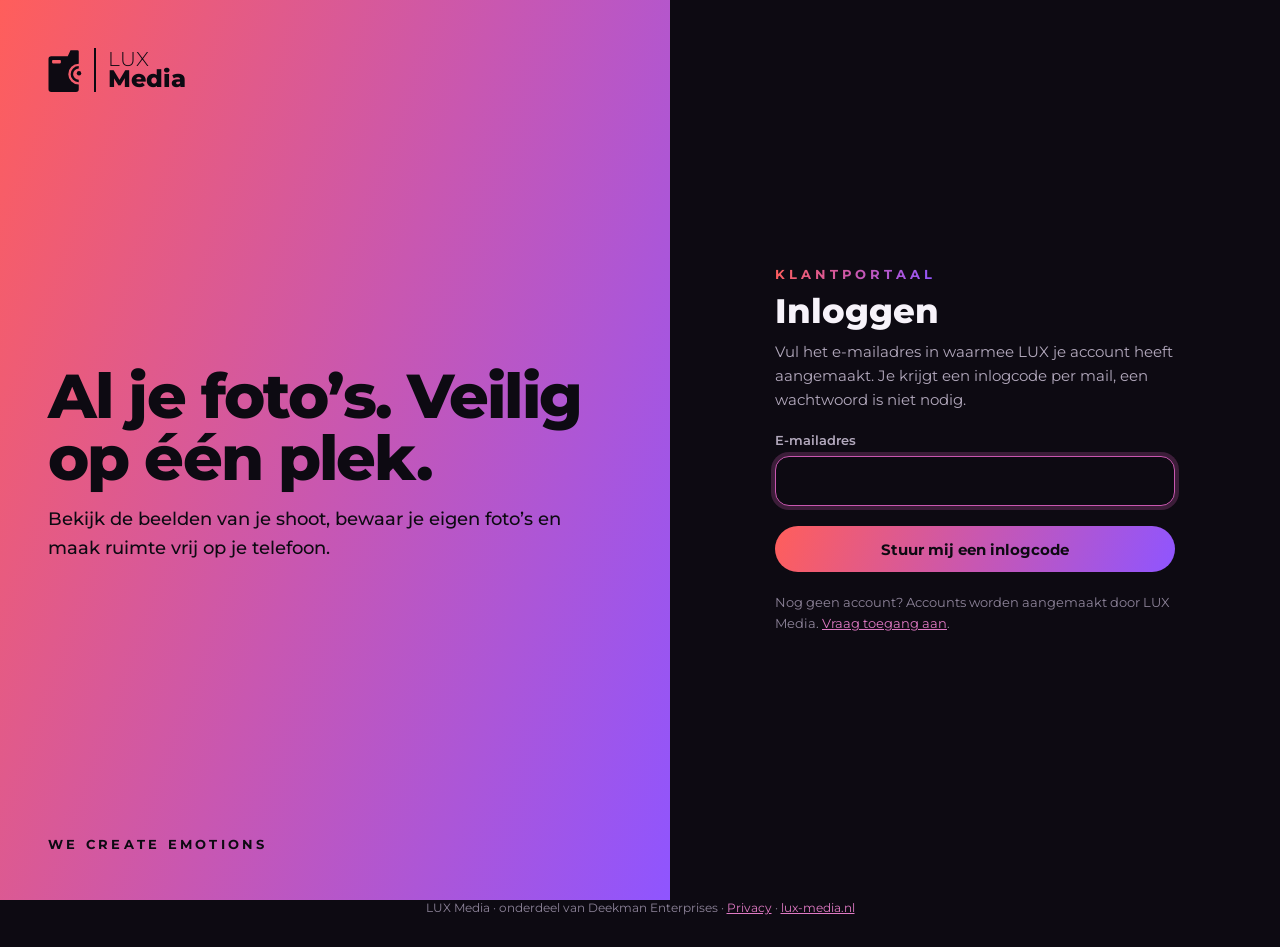
==== index.html @ debb9a60 "Add files via upload" ====
<!doctype html>
<html lang="nl">
<head>
<meta charset="utf-8">
<meta name="viewport" content="width=device-width, initial-scale=1, viewport-fit=cover">
<title>LUX Klantportaal</title>
<meta name="description" content="Het klantportaal van LUX Media: bekijk je shoots en bewaar je eigen foto’s veilig.">
<meta name="robots" content="noindex">
<meta name="theme-color" content="#0D0A12">
<meta name="apple-mobile-web-app-capable" content="yes">
<meta name="apple-mobile-web-app-status-bar-style" content="black-translucent">
<meta name="apple-mobile-web-app-title" content="LUX">
<link rel="manifest" href="manifest.webmanifest">
<link rel="icon" href="favicon.svg" type="image/svg+xml">
<link rel="icon" href="favicon-32.png" sizes="32x32" type="image/png">
<link rel="apple-touch-icon" href="apple-touch-icon.png">
<link rel="preconnect" href="https://fonts.googleapis.com">
<link rel="preconnect" href="https://fonts.gstatic.com" crossorigin>
<link href="https://fonts.googleapis.com/css2?family=Montserrat:wght@300;400;500;600;700;800&display=swap" rel="stylesheet">
<link rel="stylesheet" href="app.css">
</head>
<body>
<div id="app"><div class="laden" role="status" aria-label="Laden"><span></span></div></div>
<noscript><p style="padding:24px">Zet JavaScript aan om het LUX-portaal te gebruiken.</p></noscript>
<footer style="text-align:center;padding:0 16px 32px;color:#8E849A;font-size:12px">LUX Media · onderdeel van Deekman Enterprises · <a href="privacy.html">Privacy</a> · <a href="https://lux-media.nl">lux-media.nl</a></footer>
<script src="config.js"></script>
<script src="app.js"></script>
</body>
</html>
---- app.css ----
/* LUX Klantportaal */
:root{--bg:#0D0A12;--vlak:#17121F;--vlak2:#1B1524;--lijn:#2B2433;--lijn2:#3A3145;--tekst:#F7F3FA;--grijs:#B3A9BD;--grijs2:#8E849A;--roze:#E07AC4;--grad:linear-gradient(110deg,#FF5E5B,#C957B0,#8F55FF)}
*{box-sizing:border-box}
[hidden]{display:none !important}
html,body{margin:0;background:var(--bg);color:var(--tekst);font-family:Montserrat,system-ui,-apple-system,Segoe UI,sans-serif;-webkit-font-smoothing:antialiased}
a{color:var(--roze)}a:hover{color:var(--tekst)}
button,input,select{font:inherit;color:inherit}
.grad{background:var(--grad)}
.grad-text{background:var(--grad);-webkit-background-clip:text;background-clip:text;color:transparent}
.sr{position:absolute;width:1px;height:1px;overflow:hidden;clip:rect(0 0 0 0);white-space:nowrap}
.btn{display:inline-flex;align-items:center;justify-content:center;gap:10px;min-height:46px;padding:0 22px;border-radius:999px;border:0;cursor:pointer;font-weight:700;font-size:15px;text-decoration:none;transition:transform .2s,box-shadow .2s,opacity .2s;white-space:nowrap}
.btn:hover{transform:translateY(-2px)}
.btn:disabled{opacity:.55;cursor:default;transform:none}
.btn-grad{background:var(--grad);color:var(--bg)}.btn-grad:hover{color:var(--bg);box-shadow:0 10px 28px rgba(201,87,176,.4)}
.btn-ghost{background:var(--vlak);color:var(--tekst);border:1.5px solid var(--lijn2)}.btn-ghost:hover{color:var(--tekst);border-color:#C957B0}
.btn-rood{background:transparent;color:#FF8A88;border:1.5px solid #5A2A33}.btn-rood:hover{border-color:#FF8A88;color:#FF8A88}
.btn-klein{min-height:40px;padding:0 16px;font-size:13px}
.icon-btn{width:44px;height:44px;flex:none;border-radius:12px;border:1.5px solid var(--lijn2);background:var(--vlak);color:var(--tekst);display:inline-flex;align-items:center;justify-content:center;cursor:pointer}
.icon-btn:hover{border-color:#C957B0}
.kaart{background:var(--vlak);border:1px solid var(--lijn);border-radius:22px}
.veld{display:flex;flex-direction:column;gap:8px}
.veld label{font-size:13px;font-weight:600;color:var(--grijs)}
.veld input,.veld select{min-height:50px;padding:0 16px;border-radius:14px;border:1.5px solid var(--lijn2);background:var(--bg);color:var(--tekst);font-weight:500;font-size:16px;width:100%}
.veld input:focus,.veld select:focus{outline:none;border-color:#C957B0;box-shadow:0 0 0 4px rgba(201,87,176,.25)}
.melding{margin:0;padding:12px 16px;border-radius:14px;background:#2A1520;color:#FF9C9A;font-size:14px;font-weight:600}
.melding.goed{background:#1C1A2E;color:#C9B8FF}
.balk{height:10px;border-radius:999px;background:var(--lijn);overflow:hidden}
.balk>span{display:block;height:100%;border-radius:999px;background:var(--grad);transition:width .3s}
.in{animation:up .45s cubic-bezier(.2,.8,.2,1) both}
@keyframes up{from{opacity:0;transform:translateY(14px)}to{opacity:1;transform:none}}
@keyframes draai{to{transform:rotate(360deg)}}
.laden{display:flex;justify-content:center;padding:80px 0}
.laden span{width:40px;height:40px;border-radius:50%;border:4px solid var(--lijn);border-top-color:#C957B0;animation:draai .8s linear infinite}
@media (prefers-reduced-motion:reduce){*{animation-duration:.01s !important;transition:none !important}}

/* login */
.login{min-height:100vh;display:flex;flex-wrap:wrap}
.login-links{flex:1 1 480px;min-height:300px;padding:48px;display:flex;flex-direction:column;justify-content:space-between;gap:32px;color:var(--bg)}
.login-links h1{margin:0;font-weight:800;font-size:clamp(36px,5vw,62px);line-height:1;letter-spacing:-.03em;max-width:540px}
.login-links p{margin:0;font-size:18px;line-height:1.6;font-weight:500;max-width:520px}
.login-rechts{flex:1 1 420px;display:flex;align-items:center;justify-content:center;padding:48px 24px}
.login-form{width:100%;max-width:400px;display:flex;flex-direction:column;gap:20px}
.codes{display:flex;gap:8px}
.codes input{width:100%;max-width:54px;height:60px;border-radius:14px;border:1.5px solid var(--lijn2);background:var(--bg);color:var(--tekst);text-align:center;font-weight:800;font-size:24px;padding:0}
.codes input:focus{outline:none;border-color:#C957B0;box-shadow:0 0 0 4px rgba(201,87,176,.25)}
.logo{display:flex;align-items:center;gap:12px;text-decoration:none;color:inherit;background:none;border:0;padding:0;cursor:pointer}
.logo b{font-weight:800}.logo i{font-style:normal;font-weight:300}

/* kop */
.kop{border-bottom:1px solid var(--lijn);position:sticky;top:0;background:rgba(13,10,18,.92);backdrop-filter:blur(10px);z-index:5}
.kop-in{max-width:1320px;margin:0 auto;padding:14px 24px;display:flex;flex-wrap:wrap;align-items:center;justify-content:space-between;gap:12px}
.kop-rechts{display:flex;align-items:center;gap:10px;flex-wrap:wrap}
.wie{display:flex;align-items:center;gap:10px;padding:5px 14px 5px 5px;border-radius:999px;background:var(--vlak);border:1px solid var(--lijn);font-size:14px;font-weight:600}
.rondje{width:34px;height:34px;border-radius:50%;display:flex;align-items:center;justify-content:center;color:var(--bg);font-weight:800;font-size:14px;flex:none}
main{max-width:1320px;margin:0 auto;padding:36px 24px 120px;display:flex;flex-direction:column;gap:40px}
h1.titel{margin:0;font-weight:800;font-size:clamp(30px,4vw,48px);letter-spacing:-.02em}
h2.sectie{margin:0;font-weight:800;font-size:24px}
.sub{margin:0;color:var(--grijs);font-size:16px;line-height:1.6}
.rij{display:flex;flex-wrap:wrap;justify-content:space-between;align-items:flex-end;gap:16px}
.knoppen{display:flex;flex-wrap:wrap;gap:10px}

/* albums */
.albums{display:grid;grid-template-columns:repeat(auto-fill,minmax(240px,1fr));gap:22px}
.album{text-align:left;padding:0;border:0;background:none;color:var(--tekst);cursor:pointer;display:flex;flex-direction:column;gap:12px}
.album .cover{position:relative;aspect-ratio:4/3;border-radius:20px;overflow:hidden;background:var(--vlak);display:flex;align-items:center;justify-content:center}
.album .cover img{position:absolute;inset:0;width:100%;height:100%;object-fit:cover;transition:transform .6s cubic-bezier(.2,.8,.2,1)}
.album:hover .cover img{transform:scale(1.06)}
.album:focus-visible .cover{outline:3px solid #C957B0;outline-offset:3px}
.album .naam{font-weight:800;font-size:17px}
.album .info{color:var(--grijs);font-size:14px}
.album.nieuw-album .cover{border:2px dashed var(--lijn2);background:transparent}
.badge{position:absolute;left:12px;top:12px;padding:6px 12px;border-radius:999px;font-size:11px;font-weight:800;letter-spacing:.12em;color:var(--bg);z-index:1}
.badge.grijs{background:#2B2433;color:var(--tekst)}
.leeg{padding:36px;border:2px dashed var(--lijn2);border-radius:22px;color:var(--grijs);text-align:center;line-height:1.6}

/* foto's */
.fotos{display:grid;grid-template-columns:repeat(auto-fill,minmax(170px,1fr));gap:12px}
.foto{position:relative;aspect-ratio:1/1;border-radius:14px;overflow:hidden;border:0;padding:0;cursor:zoom-in;background:var(--vlak);display:flex;align-items:center;justify-content:center;color:var(--grijs)}
.foto img{position:absolute;inset:0;width:100%;height:100%;object-fit:cover;transition:transform .5s}
.foto:hover img{transform:scale(1.07)}
.foto:focus-visible{outline:3px solid #C957B0;outline-offset:2px}
.foto .speel{position:absolute;right:8px;bottom:8px;width:30px;height:30px;border-radius:50%;background:rgba(13,10,18,.75);display:flex;align-items:center;justify-content:center}

/* overlay */
.overlay{position:fixed;inset:0;background:rgba(13,10,18,.9);backdrop-filter:blur(8px);display:flex;align-items:center;justify-content:center;padding:20px;z-index:30}
.modal{width:100%;max-width:560px;max-height:calc(100vh - 40px);overflow:auto;padding:30px;display:flex;flex-direction:column;gap:20px;position:relative}
.modal h2{margin:0;font-weight:800;font-size:24px;padding-right:50px}
.sluit{position:absolute;top:18px;right:18px}
.lichtbak{flex-direction:column;gap:14px}
.lichtbak .beeld{max-width:min(1100px,100%);max-height:calc(100vh - 170px);border-radius:16px;object-fit:contain;background:#000}
.lichtbak .balkje{display:flex;flex-wrap:wrap;gap:10px;align-items:center;justify-content:center;color:var(--grijs);font-size:14px}
.lichtbak .pijl{position:absolute;top:50%;transform:translateY(-50%)}
.drop{border:2px dashed var(--lijn2);border-radius:20px;background:var(--bg);color:var(--tekst);padding:36px 20px;display:flex;flex-direction:column;align-items:center;gap:12px;cursor:pointer;font-weight:600;font-size:16px;text-align:center;width:100%}
.drop.over{border-color:#C957B0;background:#1B1524}
.drop small{color:var(--grijs2);font-size:13px;font-weight:500}
.uplijst{display:flex;flex-direction:column;gap:12px;max-height:46vh;overflow:auto}
.upitem{display:flex;align-items:center;gap:12px}
.upitem .mini{width:44px;height:44px;border-radius:10px;object-fit:cover;background:var(--vlak2);flex:none}
.upitem .wat{flex:1;min-width:0;display:flex;flex-direction:column;gap:6px}
.upitem .wat span{font-size:13px;font-weight:600;overflow:hidden;text-overflow:ellipsis;white-space:nowrap}
.vink{width:64px;height:64px;border-radius:50%;display:flex;align-items:center;justify-content:center}

/* beheer */
.stats{display:grid;grid-template-columns:repeat(auto-fit,minmax(200px,1fr));gap:14px}
.stats .kaart{padding:20px;display:flex;flex-direction:column;gap:4px}
.stats span{color:var(--grijs);font-size:13px;font-weight:600}.stats b{font-size:30px;font-weight:800}
.tabel{overflow-x:auto}
table{width:100%;border-collapse:collapse;min-width:820px}
th{text-align:left;font-size:12px;letter-spacing:.12em;text-transform:uppercase;color:var(--grijs);font-weight:700;padding:14px 16px;border-bottom:1px solid var(--lijn)}
td{padding:14px 16px;border-bottom:1px solid #221C2A;font-size:15px;vertical-align:middle}
tr:last-child td{border-bottom:0}
.pil{display:inline-block;padding:5px 12px;border-radius:999px;font-size:12px;font-weight:700}
.pil.actief{background:#C9B8FF;color:var(--bg)}.pil.vol{background:#FF8A88;color:var(--bg)}.pil.uitgenodigd{background:#2B2433;color:var(--tekst)}.pil.gepauzeerd{background:#3A2A2E;color:#FFB3B1}
.terug{align-self:flex-start;display:inline-flex;align-items:center;gap:8px;background:none;border:0;color:var(--grijs);cursor:pointer;font-weight:600;font-size:14px;padding:8px 0;min-height:44px}
.terug:hover{color:var(--tekst)}
.toast{position:fixed;left:50%;bottom:24px;transform:translateX(-50%);background:var(--vlak);border:1px solid var(--lijn2);padding:14px 20px;border-radius:14px;font-weight:600;font-size:14px;z-index:40;box-shadow:0 12px 30px rgba(0,0,0,.4)}
.fab{display:none}
@media (max-width:640px){
  .login-links{padding:32px 24px;min-height:0}
  .kop-in{padding:12px 16px}
  main{padding:24px 16px 120px;gap:32px}
  .wie span.naam{display:none}
  .kop .btn-upload{display:none}
  .fab{display:inline-flex;position:fixed;left:16px;right:16px;bottom:18px;z-index:10;min-height:58px;font-size:17px;box-shadow:0 12px 30px rgba(0,0,0,.5)}
  .albums{grid-template-columns:repeat(2,minmax(0,1fr));gap:14px}
  .album .naam{font-size:15px}
  .fotos{grid-template-columns:repeat(3,minmax(0,1fr));gap:4px}
  .foto{border-radius:6px}
  .modal{padding:24px 20px}
  .lichtbak .pijl{top:auto;bottom:20px;transform:none}
}
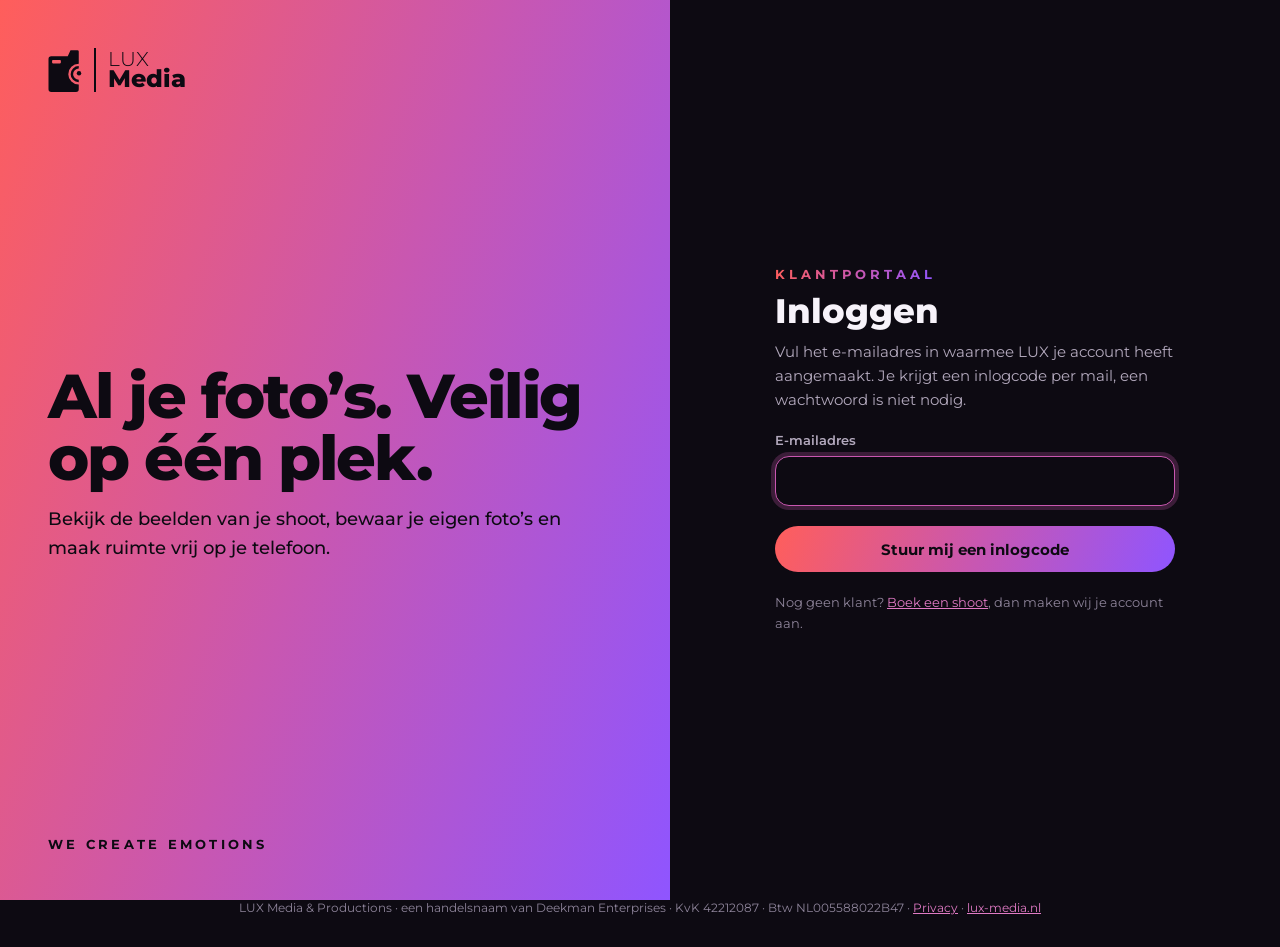
==== commit fb5a257a: "Add files via upload" ====
--- a/index.html
+++ b/index.html
@@ -4,7 +4,7 @@
 <meta charset="utf-8">
 <meta name="viewport" content="width=device-width, initial-scale=1, viewport-fit=cover">
 <title>LUX Klantportaal</title>
-<meta name="description" content="Het klantportaal van LUX Media: bekijk je shoots en bewaar je eigen foto’s veilig.">
+<meta name="description" content="Het klantportaal van LUX Media &amp; Productions: bekijk je shoots en bewaar je eigen foto’s veilig.">
 <meta name="robots" content="noindex">
 <meta name="theme-color" content="#0D0A12">
 <meta name="apple-mobile-web-app-capable" content="yes">
@@ -14,6 +14,7 @@
 <link rel="icon" href="favicon.svg" type="image/svg+xml">
 <link rel="icon" href="favicon-32.png" sizes="32x32" type="image/png">
 <link rel="apple-touch-icon" href="apple-touch-icon.png">
+<link rel="icon" href="icon-192.png" sizes="192x192" type="image/png">
 <link rel="preconnect" href="https://fonts.googleapis.com">
 <link rel="preconnect" href="https://fonts.gstatic.com" crossorigin>
 <link href="https://fonts.googleapis.com/css2?family=Montserrat:wght@300;400;500;600;700;800&display=swap" rel="stylesheet">
@@ -22,8 +23,9 @@
 <body>
 <div id="app"><div class="laden" role="status" aria-label="Laden"><span></span></div></div>
 <noscript><p style="padding:24px">Zet JavaScript aan om het LUX-portaal te gebruiken.</p></noscript>
-<footer style="text-align:center;padding:0 16px 32px;color:#8E849A;font-size:12px">LUX Media · onderdeel van Deekman Enterprises · <a href="privacy.html">Privacy</a> · <a href="https://lux-media.nl">lux-media.nl</a></footer>
+<footer style="text-align:center;padding:0 16px 32px;color:#8E849A;font-size:12px">LUX Media &amp; Productions · een handelsnaam van Deekman Enterprises · KvK&nbsp;42212087 · Btw&nbsp;NL005588022B47 · <a href="privacy.html">Privacy</a> · <a href="https://lux-media.nl">lux-media.nl</a><span></span><a href="#" id="inst-link" data-installeer hidden onclick="event.preventDefault()">App installeren</a></footer>
 <script src="config.js"></script>
 <script src="app.js"></script>
+<script src="installeer.js"></script>
 </body>
 </html>
--- a/app.css
+++ b/app.css
@@ -129,3 +129,229 @@
   .modal{padding:24px 20px}
   .lichtbak .pijl{top:auto;bottom:20px;transform:none}
 }
+/* ---------- als app op de telefoon ---------- */
+.kop{padding-top:env(safe-area-inset-top)}
+body{padding-bottom:env(safe-area-inset-bottom)}
+@media (display-mode: standalone){.login-links{padding-top:calc(48px + env(safe-area-inset-top))}}
+.inst{position:fixed;left:12px;right:12px;bottom:calc(12px + env(safe-area-inset-bottom));z-index:30;max-width:520px;margin:0 auto;background:var(--vlak);border:1px solid var(--lijn2);border-radius:20px;padding:14px;display:flex;align-items:center;gap:12px;box-shadow:0 18px 40px rgba(0,0,0,.5);animation:instIn .35s ease-out}
+@keyframes instIn{from{transform:translateY(24px);opacity:0}to{transform:none;opacity:1}}
+.inst img{width:48px;height:48px;border-radius:12px;flex:none}
+.inst-tekst{flex:1;min-width:0}
+.inst-tekst strong{display:block;font-size:15px}
+.inst-tekst span{display:block;color:var(--grijs);font-size:13px;line-height:1.45;margin-top:2px}
+.inst .btn{min-height:44px;padding:0 16px;font-size:14px;flex:none}
+.inst .icon-btn{width:36px;height:36px;border:0;background:transparent;color:var(--grijs2)}
+.inst-stappen{margin:8px 0 0;padding:0;list-style:none;display:grid;gap:6px;color:var(--grijs);font-size:13px}
+.inst-stappen li{display:flex;align-items:center;gap:8px}
+.inst-stappen b{color:var(--tekst)}
+.inst-stappen svg{flex:none}
+.inst-knop{display:inline-flex;align-items:center;gap:8px}
+@media (prefers-reduced-motion: reduce){.inst{animation:none}}
+/* ---------- shoot boeken ---------- */
+.veld textarea{min-height:120px;padding:14px 16px;border-radius:14px;border:1.5px solid var(--lijn2);background:var(--bg);color:var(--tekst);font:inherit;font-weight:500;font-size:16px;width:100%;resize:vertical;line-height:1.5}
+.veld textarea:focus{outline:none;border-color:#C957B0;box-shadow:0 0 0 4px rgba(201,87,176,.25)}
+.veld .label{font-size:13px;font-weight:600;color:var(--grijs)}
+.boek{max-width:980px}
+.boek-kop{display:flex;flex-direction:column;gap:12px;max-width:720px}
+.eyebrow{font-weight:700;font-size:13px;letter-spacing:.3em;align-self:flex-start}
+.boek-form{display:flex;flex-direction:column;gap:20px}
+.stap{padding:28px;display:flex;flex-direction:column;gap:20px}
+.stap-kop{display:flex;gap:16px;align-items:flex-start}
+.stap-kop h2{margin:0;font-weight:800;font-size:22px}
+.stap-kop p{margin:4px 0 0;color:var(--grijs);font-size:15px;line-height:1.5}
+.nr{width:38px;height:38px;border-radius:50%;flex:none;display:flex;align-items:center;justify-content:center;color:var(--bg);font-weight:800}
+.keuzes{display:grid;grid-template-columns:repeat(auto-fill,minmax(160px,1fr));gap:12px}
+.keuze{position:relative;cursor:pointer}
+.keuze input{position:absolute;opacity:0;inset:0;margin:0;cursor:pointer}
+.keuze-in{display:flex;flex-direction:column;gap:6px;height:100%;padding:18px;border-radius:18px;border:1.5px solid var(--lijn2);background:var(--bg);transition:border-color .2s,background .2s,transform .2s}
+.keuze-in b{font-size:15px}.keuze-in small{color:var(--grijs);font-size:13px;line-height:1.4}
+.keuze-icoon{width:46px;height:46px;border-radius:14px;background:var(--vlak2);display:flex;align-items:center;justify-content:center;color:var(--roze);margin-bottom:6px;transition:background .2s,color .2s}
+.keuze:hover .keuze-in{border-color:#6A4F7E;transform:translateY(-2px)}
+.keuze input:checked+.keuze-in{border-color:#C957B0;background:#1B1524;box-shadow:0 0 0 1px #C957B0 inset}
+.keuze input:checked+.keuze-in .keuze-icoon{background:var(--grad);color:var(--bg)}
+.keuze input:focus-visible+.keuze-in{outline:3px solid #C957B0;outline-offset:2px}
+.wanneer{display:flex;flex-wrap:wrap;gap:24px;align-items:flex-start}
+.kalender{flex:1 1 320px;max-width:420px}
+.wanneer-rechts{flex:1 1 260px;display:flex;flex-direction:column;gap:18px}
+.kal-kop{display:flex;align-items:center;justify-content:space-between;margin-bottom:10px}
+.kal-kop b{font-size:16px}
+.kal-kop .icon-btn:disabled{opacity:.35;cursor:default}
+.kal-grid{display:grid;grid-template-columns:repeat(7,1fr);gap:4px}
+.kal-dag{text-align:center;font-size:12px;font-weight:700;color:var(--grijs2);text-transform:uppercase;padding:6px 0}
+.kal-d{aspect-ratio:1;min-height:40px;border-radius:12px;border:0;background:transparent;color:var(--tekst);font-weight:600;font-size:15px;cursor:pointer;transition:background .15s}
+.kal-d:hover:not(:disabled){background:var(--vlak2)}
+.kal-d:disabled{color:#4A4152;cursor:default}
+.kal-d.vol{text-decoration:line-through;color:#7A5560}
+.kal-d.vandaag{box-shadow:inset 0 0 0 1.5px var(--lijn2)}
+.kal-d.gekozen-d{background:var(--grad);color:var(--bg);font-weight:800}
+.kal-d:focus-visible{outline:3px solid #C957B0;outline-offset:1px}
+.kal-legenda{display:flex;gap:16px;margin-top:10px;color:var(--grijs);font-size:12px}
+.kal-legenda span{display:flex;align-items:center;gap:6px}
+.bol{width:10px;height:10px;border-radius:50%;display:inline-block}.bol.vol{background:#7A5560}
+.gekozen{padding:16px 18px;border-radius:16px;background:var(--bg);border:1.5px dashed var(--lijn2);color:var(--grijs);display:flex;flex-direction:column;gap:4px;font-size:15px}
+.gekozen b{color:var(--tekst);font-size:17px}
+.vink-rij{display:flex;gap:12px;align-items:center;font-size:15px;min-height:44px;cursor:pointer}
+.vink-rij input{width:20px;height:20px;accent-color:#C957B0;flex:none}
+.chips{display:flex;flex-wrap:wrap;gap:8px}
+.chip{position:relative;cursor:pointer}
+.chip input{position:absolute;opacity:0;inset:0;margin:0}
+.chip span{display:inline-flex;align-items:center;min-height:40px;padding:0 16px;border-radius:999px;border:1.5px solid var(--lijn2);font-size:14px;font-weight:600;background:var(--bg)}
+.chip input:checked+span{background:var(--grad);color:var(--bg);border-color:transparent}
+.chip input:focus-visible+span{outline:3px solid #C957B0;outline-offset:2px}
+.velden2{display:grid;grid-template-columns:repeat(auto-fit,minmax(220px,1fr));gap:16px}
+.potje{position:absolute;left:-9999px;width:1px;height:1px;overflow:hidden}
+.boek-onder{display:flex;flex-wrap:wrap;align-items:center;gap:16px}
+.btn-groot{min-height:58px;padding:0 34px;font-size:17px}
+.bedankt{padding:48px 28px;display:flex;flex-direction:column;align-items:center;text-align:center;gap:16px;max-width:620px;margin:20px auto}
+.bedankt .vink{animation:pop .5s cubic-bezier(.2,1.4,.4,1) both}
+@keyframes pop{from{transform:scale(.4);opacity:0}to{transform:none;opacity:1}}
+/* volgen */
+.volg-grid{display:grid;grid-template-columns:repeat(auto-fit,minmax(300px,1fr));gap:20px;align-items:start}
+.tijdlijn{list-style:none;margin:0;padding:0;display:flex;flex-direction:column}
+.tijdlijn li{display:flex;gap:16px;position:relative;padding-bottom:26px;color:var(--grijs2)}
+.tijdlijn li:last-child{padding-bottom:0}
+.tijdlijn li::before{content:"";position:absolute;left:13px;top:30px;bottom:2px;width:2px;background:var(--lijn)}
+.tijdlijn li:last-child::before{display:none}
+.tijdlijn li.klaar::before{background:#C957B0}
+.tijdlijn .punt{width:28px;height:28px;border-radius:50%;flex:none;border:2px solid var(--lijn2);background:var(--bg);display:flex;align-items:center;justify-content:center}
+.tijdlijn li.klaar .punt{background:var(--grad);border:0}
+.tijdlijn li.nu .punt{border-color:#C957B0;box-shadow:0 0 0 5px rgba(201,87,176,.2);background:#C957B0}
+.tijdlijn b{font-size:16px;line-height:28px}
+.tijdlijn li.klaar b,.tijdlijn li.nu b{color:var(--tekst)}
+.tijdlijn p{margin:4px 0 0;color:var(--grijs);font-size:14px;line-height:1.5}
+.volg-info{padding:26px;display:flex;flex-direction:column;gap:18px}
+.volg-info dl,.av-dl{margin:0;display:grid;grid-template-columns:auto 1fr;gap:10px 18px;font-size:15px}
+.volg-info dt,.av-dl dt{color:var(--grijs);font-size:13px;font-weight:600;padding-top:2px}
+.volg-info dd,.av-dl dd{margin:0}
+.soort-pillen{display:flex;flex-wrap:wrap;gap:6px}
+.soort-pillen span{display:inline-flex;align-items:center;gap:6px;padding:5px 11px;border-radius:999px;background:var(--vlak2);border:1px solid var(--lijn2);font-size:13px;font-weight:600}
+.soort-pillen svg{color:var(--roze)}
+.bericht{margin:0;padding:14px 16px;border-left:3px solid #C957B0;background:var(--bg);border-radius:10px;font-size:15px;line-height:1.6;color:var(--tekst)}
+.portaal-tip{display:flex;flex-direction:column;gap:8px;padding:18px;border-radius:16px;background:linear-gradient(135deg,rgba(255,94,91,.14),rgba(143,85,255,.14));border:1px solid #3A3145}
+.portaal-tip span{color:var(--grijs);font-size:14px;line-height:1.5}.portaal-tip .btn{align-self:flex-start;margin-top:4px}
+.voorstel{padding:28px;display:flex;flex-direction:column;gap:14px;border-color:#C957B0}
+.voorstel h2{margin:0;font-size:20px;font-weight:800}
+.groot-datum{margin:0;font-size:clamp(24px,3.4vw,34px);font-weight:800;align-self:flex-start}
+/* beheer aanvragen */
+.tabs{display:flex;gap:6px;border-bottom:1px solid var(--lijn);margin-bottom:-8px}
+.tabs a{padding:12px 18px;color:var(--grijs);text-decoration:none;font-weight:700;font-size:15px;border-bottom:2px solid transparent;margin-bottom:-1px;display:inline-flex;align-items:center;gap:8px;min-height:44px}
+.tabs a:hover{color:var(--tekst)}
+.tabs a.actief{color:var(--tekst);border-bottom-color:#C957B0}
+.teller{min-width:22px;height:22px;padding:0 6px;border-radius:999px;color:var(--bg);font-size:12px;font-weight:800;display:inline-flex;align-items:center;justify-content:center}
+.chip-knop{min-height:40px;padding:0 16px;border-radius:999px;border:1.5px solid var(--lijn2);background:var(--vlak);color:var(--tekst);font-weight:600;font-size:14px;cursor:pointer}
+.chip-knop span{color:var(--grijs2);margin-left:4px}
+.chip-knop.actief{background:var(--tekst);color:var(--bg);border-color:var(--tekst)}.chip-knop.actief span{color:#6A6070}
+.aanvragen{display:grid;grid-template-columns:repeat(auto-fill,minmax(300px,1fr));gap:16px}
+.aanvraag{padding:20px;text-align:left;color:var(--tekst);cursor:pointer;display:flex;flex-direction:column;gap:12px;transition:border-color .2s,transform .2s;font:inherit}
+.aanvraag:hover{border-color:#C957B0;transform:translateY(-2px)}
+.aanvraag:focus-visible{outline:3px solid #C957B0;outline-offset:2px}
+.aanvraag-boven{display:flex;justify-content:space-between;align-items:center;gap:10px}
+.wanneer-k{color:var(--grijs2);font-size:13px}
+.aanvraag-naam{font-size:18px;font-weight:800}
+.aanvraag-info{display:flex;flex-direction:column;gap:4px;color:var(--grijs);font-size:14px}
+.pil.st-aangevraagd{background:var(--grad);color:var(--bg)}
+.pil.st-voorstel{background:#3A2F4A;color:#E3D6FF}
+.pil.st-bevestigd{background:#C9B8FF;color:var(--bg)}
+.pil.st-geschoten,.pil.st-bewerking{background:#2B2433;color:var(--tekst)}
+.pil.st-klaar{background:#B8F0D2;color:var(--bg)}
+.pil.st-afgewezen{background:#3A2A2E;color:#FFB3B1}
+@media (max-width:640px){
+  .stap{padding:22px 18px}
+  .keuzes{grid-template-columns:repeat(2,minmax(0,1fr))}
+  .boek-onder .btn{width:100%}
+  .kal-d{min-height:38px;font-size:14px}
+  .tabs a{padding:12px 12px}
+}
+.modal .pil{align-self:flex-start}
+/* ---------- ronde 1: favorieten, gebruik, chat, delen, formaten, reviews ---------- */
+.foto-w{position:relative}
+.foto-w .foto{width:100%}
+.hart{position:absolute;right:6px;top:6px;width:38px;height:38px;border-radius:50%;border:0;background:rgba(13,10,18,.6);backdrop-filter:blur(6px);color:#F7F3FA;display:flex;align-items:center;justify-content:center;cursor:pointer;transition:transform .2s,background .2s;z-index:1}
+.hart:hover{transform:scale(1.1)}
+.hart.aan{background:var(--grad);color:var(--bg);animation:hartPop .35s cubic-bezier(.2,1.6,.4,1)}
+.hart.stil{width:30px;height:30px;cursor:default;pointer-events:none}
+.hart:focus-visible{outline:3px solid #C957B0;outline-offset:2px}
+@keyframes hartPop{from{transform:scale(.6)}to{transform:scale(1)}}
+.fb-stip{position:absolute;left:8px;bottom:8px;width:28px;height:28px;border-radius:50%;background:rgba(13,10,18,.75);display:flex;align-items:center;justify-content:center;color:#E07AC4}
+.infobalk{display:grid;grid-template-columns:repeat(auto-fit,minmax(300px,1fr));gap:14px}
+.gebruik-blok,.kies-blok{display:flex;gap:14px;align-items:flex-start;padding:18px 20px;border-radius:20px;background:var(--vlak);border:1px solid var(--lijn)}
+.kies-blok{flex-wrap:wrap;align-items:center;justify-content:space-between}
+.gebruik-blok>div,.kies-blok>div{display:flex;flex-direction:column;gap:4px;min-width:0;flex:1 1 220px}
+.gebruik-blok b,.kies-blok b{font-size:15px;display:inline-flex;align-items:center;gap:6px}
+.kies-blok b svg{color:#FF5E5B}
+.gebruik-blok span{font-size:15px;color:var(--tekst)}
+.gebruik-blok small,.kies-blok small{color:var(--grijs);font-size:13px;line-height:1.5}
+.gebruik-blok select,.mini-select{min-height:40px;border-radius:12px;border:1.5px solid var(--lijn2);background:var(--bg);color:var(--tekst);padding:0 12px;font-weight:600;font-size:14px;max-width:100%}
+.gb-icoon{width:38px;height:38px;border-radius:12px;flex:none;display:flex;align-items:center;justify-content:center;color:var(--bg);font-weight:800;font-size:18px}
+.ok-tekst{color:#B8F0D2 !important;width:100%}
+.lb-extra{display:flex;flex-wrap:wrap;gap:10px;align-items:center;justify-content:center;max-width:min(900px,100%)}
+.gebruik-pil{padding:7px 12px;border-radius:999px;font-size:12px;font-weight:700;background:#2B2433;color:var(--tekst)}
+.gebruik-pil.gb-commercieel{background:#B8F0D2;color:var(--bg)}.gebruik-pil.gb-prive{background:#3A2A2E;color:#FFB3B1}
+.lb-fb{display:flex;gap:8px;flex:1 1 360px;max-width:560px}
+.lb-fb input{flex:1;min-width:0;min-height:40px;border-radius:12px;border:1.5px solid var(--lijn2);background:var(--bg);color:var(--tekst);padding:0 14px;font-size:14px}
+.lb-fb input:focus{outline:none;border-color:#C957B0}
+.lb-fb-tekst{display:inline-flex;align-items:center;gap:6px;padding:8px 14px;border-radius:12px;background:var(--vlak);border:1px solid var(--lijn2);font-size:14px;color:var(--tekst)}
+.hart-knop.aan{background:var(--grad);color:var(--bg);border-color:transparent}
+.chat{padding:24px;display:flex;flex-direction:column;gap:16px;scroll-margin-top:90px}
+.chat-kop small{display:block;color:var(--grijs);font-size:13px;margin-top:4px}
+.chat-lijst{display:flex;flex-direction:column;gap:12px;max-height:420px;overflow-y:auto;padding:4px}
+.chat-lijst .laden{padding:30px 0}
+.chat-leeg{margin:0;color:var(--grijs2);font-size:14px;text-align:center;padding:20px}
+.bericht-r{display:flex;flex-direction:column;gap:4px;max-width:78%}
+.bericht-r.mij{align-self:flex-end;align-items:flex-end}
+.bericht-r small{color:var(--grijs2);font-size:11px}
+.bubbel{padding:11px 15px;border-radius:18px;font-size:15px;line-height:1.5;background:var(--vlak2);border:1px solid var(--lijn2);word-wrap:break-word}
+.bericht-r.mij .bubbel{background:var(--grad);color:var(--bg);border:0;border-bottom-right-radius:6px;font-weight:500}
+.bericht-r.zij .bubbel{border-bottom-left-radius:6px}
+.chat-form{display:flex;gap:10px;align-items:flex-end}
+.chat-form textarea{flex:1;min-height:46px;max-height:160px;resize:none;border-radius:16px;border:1.5px solid var(--lijn2);background:var(--bg);color:var(--tekst);padding:12px 16px;font:inherit;font-size:15px;line-height:1.4}
+.chat-form textarea:focus{outline:none;border-color:#C957B0;box-shadow:0 0 0 4px rgba(201,87,176,.2)}
+.chat-form .btn{min-height:46px}
+.badges-r{position:absolute;right:10px;bottom:10px;display:flex;flex-direction:column;align-items:flex-end;gap:6px;z-index:1}
+.badge-r{padding:5px 10px;border-radius:999px;font-size:11px;font-weight:800;background:rgba(13,10,18,.8);color:var(--tekst);backdrop-filter:blur(6px)}
+.badge-r.bericht-b{background:var(--grad);color:var(--bg)}
+.dl-lijst h3{margin:4px 0 10px;font-size:15px}
+.dl-item{display:flex;flex-wrap:wrap;gap:10px;align-items:center;justify-content:space-between;padding:12px 0;border-top:1px solid var(--lijn)}
+.dl-item>div:first-child{display:flex;flex-direction:column;gap:4px;min-width:0;flex:1 1 220px}
+.dl-item code{font-size:13px;color:var(--roze);overflow:hidden;text-overflow:ellipsis;white-space:nowrap}
+.dl-item small{color:var(--grijs);font-size:12px}
+.formaat-modal{max-width:640px}
+.fm-podium{position:relative;display:flex;justify-content:center;align-items:center;min-height:240px;background:repeating-conic-gradient(#17121F 0 25%,#1B1524 0 50%) 0 0/20px 20px;border-radius:16px;padding:12px}
+.fm-podium canvas{border-radius:6px;box-shadow:0 10px 30px rgba(0,0,0,.5);cursor:grab;touch-action:none;max-width:100%}
+.fm-podium canvas:active{cursor:grabbing}
+.fm-podium canvas:focus-visible{outline:3px solid #C957B0;outline-offset:3px}
+.fm-zoom{display:flex;align-items:center;gap:12px;font-size:13px;font-weight:600;color:var(--grijs)}
+.fm-zoom input{flex:1;accent-color:#C957B0}
+.reclame{padding:28px;display:flex;flex-wrap:wrap;gap:20px;align-items:center;justify-content:space-between;background:linear-gradient(135deg,rgba(255,94,91,.12),rgba(143,85,255,.12))}
+.reclame>div:first-child{display:flex;flex-direction:column;gap:8px;max-width:620px}
+.reclame h2{margin:0;font-size:24px;font-weight:800}
+.review-kaart{padding:26px;display:grid;grid-template-columns:repeat(auto-fit,minmax(280px,1fr));gap:22px;align-items:start}
+.review-kaart form{display:flex;flex-direction:column;gap:14px}
+.bedankt-klein{display:flex;align-items:center;gap:16px}.bedankt-klein .vink{width:52px;height:52px;flex:none}
+.sterren{display:flex;gap:4px;flex-direction:row-reverse;justify-content:flex-end}
+.sterren label{cursor:pointer;position:relative}
+.sterren input{position:absolute;opacity:0;inset:0;margin:0}
+.sterren span[aria-hidden]{font-size:38px;line-height:1;color:#3A3145;transition:color .15s,transform .15s;display:block}
+.sterren label:hover span[aria-hidden],.sterren label:hover~label span[aria-hidden],.sterren input:checked+span,.sterren label:has(input:checked)~label span[aria-hidden]{color:#FF8A5B}
+.sterren label:hover span[aria-hidden]{transform:scale(1.12)}
+.sterren input:focus-visible+span{outline:3px solid #C957B0;outline-offset:2px;border-radius:6px}
+.sterren-tekst{color:#FF8A5B;font-size:18px;letter-spacing:2px}
+.ref-kaart{padding:26px;display:flex;flex-wrap:wrap;gap:22px;align-items:center;justify-content:space-between;background:var(--grad);border:0;color:var(--bg)}
+.ref-tekst{display:flex;flex-direction:column;gap:6px;max-width:560px}
+.ref-tekst h2{margin:0;font-size:24px;font-weight:800}
+.ref-tekst p{margin:0;font-size:15px;line-height:1.55;font-weight:500}
+.ref-link{display:flex;flex-direction:column;gap:10px;align-items:flex-start}
+.ref-link code{padding:10px 14px;border-radius:12px;background:rgba(13,10,18,.85);color:#F7F3FA;font-size:13px;max-width:100%;overflow:hidden;text-overflow:ellipsis;white-space:nowrap}
+.ref-link small{font-size:13px;font-weight:600}
+.btn-dark{background:var(--bg);color:var(--tekst)}.btn-dark:hover{color:var(--tekst)}
+.ref-banner{display:flex;align-items:center;gap:14px;padding:14px 18px;border-radius:18px;background:linear-gradient(135deg,rgba(255,94,91,.16),rgba(143,85,255,.16));border:1px solid #3A3145;font-size:15px;line-height:1.5}
+.ref-banner .rondje{font-weight:800;flex:none}
+@media (max-width:640px){
+  .hart{width:32px;height:32px;right:4px;top:4px}.hart svg{width:15px;height:15px}
+  .fb-stip{width:22px;height:22px;left:4px;bottom:4px}.fb-stip svg{width:12px;height:12px}
+  .badges-r{right:6px;bottom:6px}
+  .bericht-r{max-width:88%}
+  .chat{padding:18px}
+  .lb-extra{padding:0 8px}
+}
+.toast.boven{bottom:auto;top:calc(20px + env(safe-area-inset-top))}
